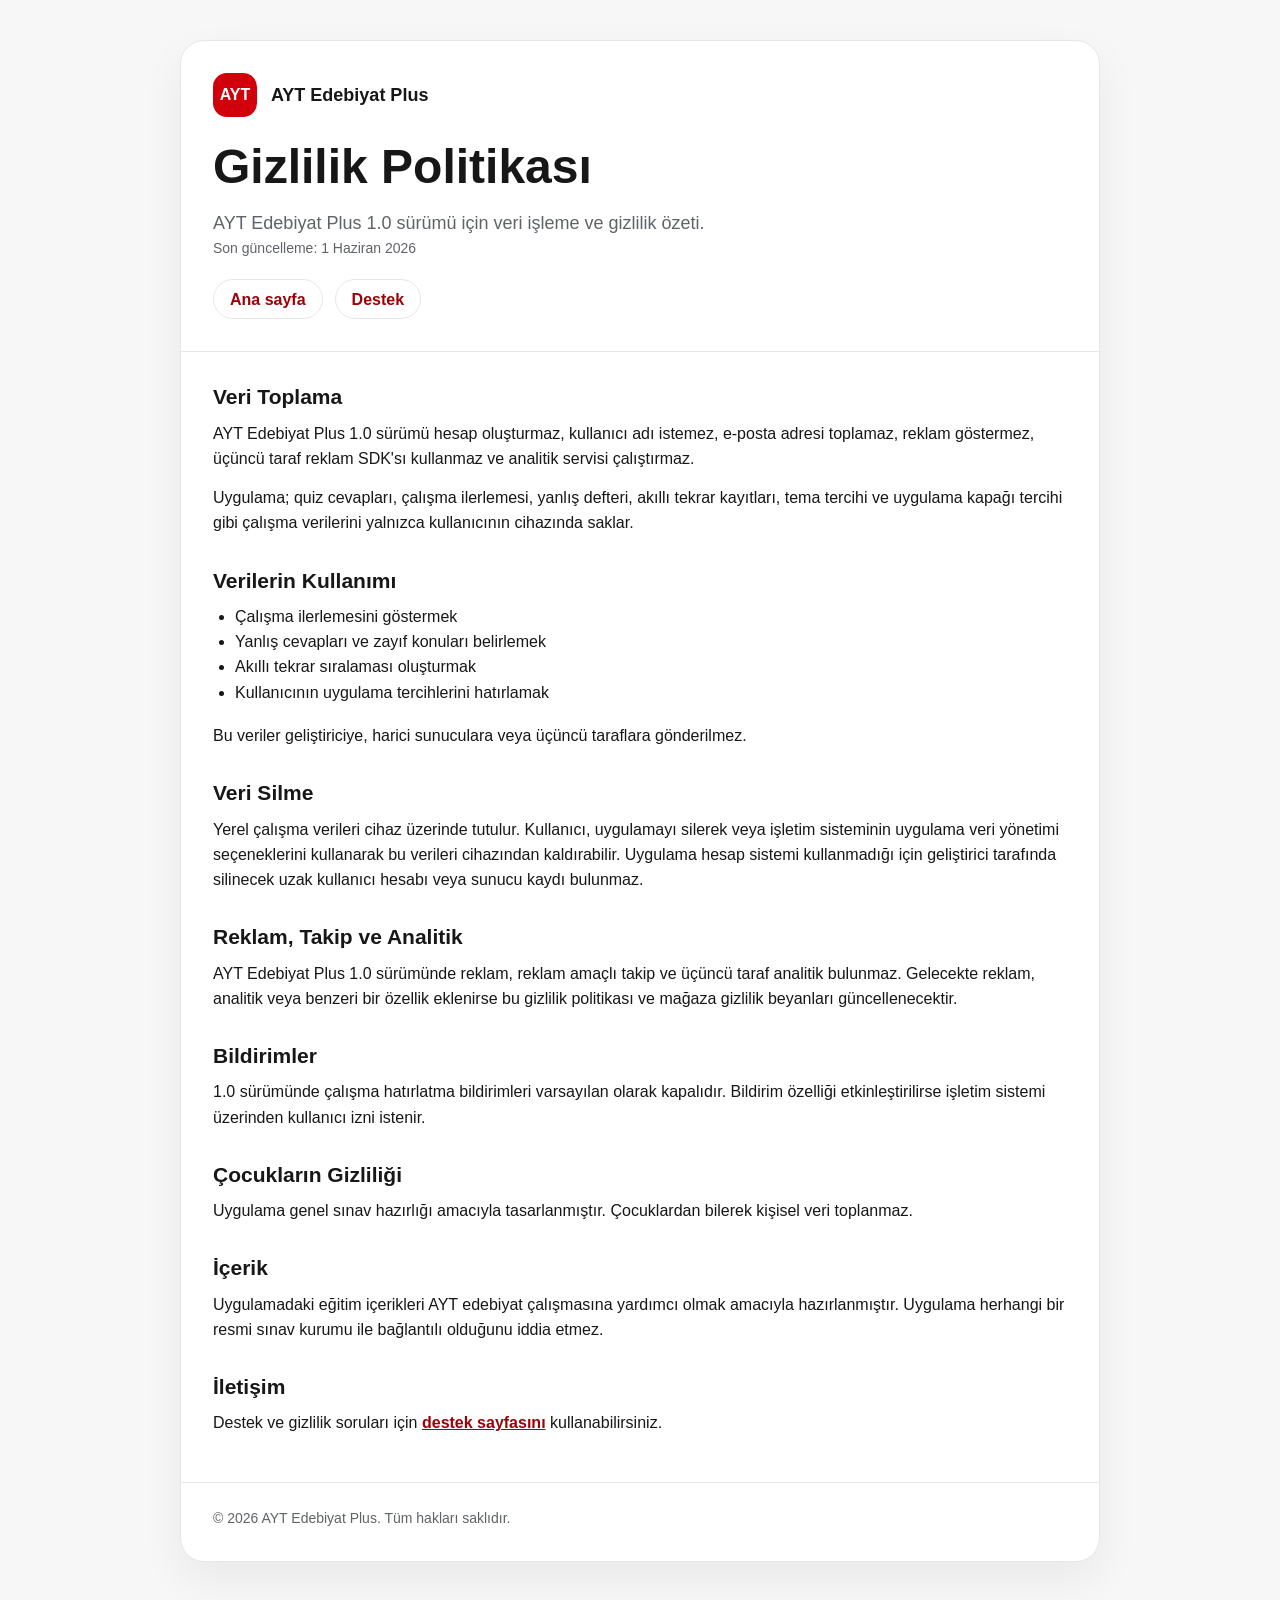
==== privacy.html @ 7cd48463 "Publish AYT Edebiyat Plus support site" ====
<!doctype html>
<html lang="tr">
  <head>
    <meta charset="utf-8" />
    <meta name="viewport" content="width=device-width, initial-scale=1" />
    <title>Gizlilik Politikası | AYT Edebiyat Plus</title>
    <link rel="stylesheet" href="styles.css" />
  </head>
  <body>
    <div class="page">
      <div class="shell">
        <header>
          <div class="brand">
            <div class="mark">AYT</div>
            <div class="brand-name">AYT Edebiyat Plus</div>
          </div>
          <h1>Gizlilik Politikası</h1>
          <p class="lead">
            AYT Edebiyat Plus 1.0 sürümü için veri işleme ve gizlilik özeti.
          </p>
          <p class="meta">Son güncelleme: 1 Haziran 2026</p>
          <nav>
            <a href="index.html">Ana sayfa</a>
            <a href="support.html">Destek</a>
          </nav>
        </header>
        <main>
          <h2>Veri Toplama</h2>
          <p>
            AYT Edebiyat Plus 1.0 sürümü hesap oluşturmaz, kullanıcı adı
            istemez, e-posta adresi toplamaz, reklam göstermez, üçüncü taraf
            reklam SDK'sı kullanmaz ve analitik servisi çalıştırmaz.
          </p>
          <p>
            Uygulama; quiz cevapları, çalışma ilerlemesi, yanlış defteri,
            akıllı tekrar kayıtları, tema tercihi ve uygulama kapağı tercihi
            gibi çalışma verilerini yalnızca kullanıcının cihazında saklar.
          </p>

          <h2>Verilerin Kullanımı</h2>
          <ul>
            <li>Çalışma ilerlemesini göstermek</li>
            <li>Yanlış cevapları ve zayıf konuları belirlemek</li>
            <li>Akıllı tekrar sıralaması oluşturmak</li>
            <li>Kullanıcının uygulama tercihlerini hatırlamak</li>
          </ul>
          <p>
            Bu veriler geliştiriciye, harici sunuculara veya üçüncü taraflara
            gönderilmez.
          </p>

          <h2>Veri Silme</h2>
          <p>
            Yerel çalışma verileri cihaz üzerinde tutulur. Kullanıcı,
            uygulamayı silerek veya işletim sisteminin uygulama veri yönetimi
            seçeneklerini kullanarak bu verileri cihazından kaldırabilir.
            Uygulama hesap sistemi kullanmadığı için geliştirici tarafında
            silinecek uzak kullanıcı hesabı veya sunucu kaydı bulunmaz.
          </p>

          <h2>Reklam, Takip ve Analitik</h2>
          <p>
            AYT Edebiyat Plus 1.0 sürümünde reklam, reklam amaçlı takip ve
            üçüncü taraf analitik bulunmaz. Gelecekte reklam, analitik veya
            benzeri bir özellik eklenirse bu gizlilik politikası ve mağaza
            gizlilik beyanları güncellenecektir.
          </p>

          <h2>Bildirimler</h2>
          <p>
            1.0 sürümünde çalışma hatırlatma bildirimleri varsayılan olarak
            kapalıdır. Bildirim özelliği etkinleştirilirse işletim sistemi
            üzerinden kullanıcı izni istenir.
          </p>

          <h2>Çocukların Gizliliği</h2>
          <p>
            Uygulama genel sınav hazırlığı amacıyla tasarlanmıştır. Çocuklardan
            bilerek kişisel veri toplanmaz.
          </p>

          <h2>İçerik</h2>
          <p>
            Uygulamadaki eğitim içerikleri AYT edebiyat çalışmasına yardımcı
            olmak amacıyla hazırlanmıştır. Uygulama herhangi bir resmi sınav
            kurumu ile bağlantılı olduğunu iddia etmez.
          </p>

          <h2>İletişim</h2>
          <p>
            Destek ve gizlilik soruları için
            <a href="support.html">destek sayfasını</a> kullanabilirsiniz.
          </p>
        </main>
        <footer>
          © 2026 AYT Edebiyat Plus. Tüm hakları saklıdır.
        </footer>
      </div>
    </div>
  </body>
</html>
---- styles.css ----
:root {
  color-scheme: light;
  --bg: #f7f7f8;
  --card: #ffffff;
  --ink: #171717;
  --muted: #5f6368;
  --line: #e7e7ea;
  --brand: #d2000a;
  --brand-dark: #9f0008;
}

* {
  box-sizing: border-box;
}

body {
  margin: 0;
  background: var(--bg);
  color: var(--ink);
  font-family: -apple-system, BlinkMacSystemFont, "Segoe UI", sans-serif;
  line-height: 1.58;
}

.page {
  width: min(920px, calc(100% - 32px));
  margin: 0 auto;
  padding: 40px 0 56px;
}

.shell {
  background: var(--card);
  border: 1px solid var(--line);
  border-radius: 24px;
  box-shadow: 0 18px 44px rgba(18, 18, 18, 0.06);
  overflow: hidden;
}

header {
  padding: 32px;
  border-bottom: 1px solid var(--line);
}

.brand {
  display: flex;
  align-items: center;
  gap: 14px;
  margin-bottom: 24px;
}

.mark {
  display: grid;
  width: 44px;
  height: 44px;
  place-items: center;
  border-radius: 14px;
  background: var(--brand);
  color: #fff;
  font-weight: 900;
  letter-spacing: 0;
}

.brand-name {
  font-size: 18px;
  font-weight: 800;
}

h1 {
  margin: 0;
  font-size: clamp(30px, 5vw, 48px);
  line-height: 1.08;
  letter-spacing: 0;
}

.lead {
  max-width: 720px;
  margin: 16px 0 0;
  color: var(--muted);
  font-size: 18px;
}

main {
  padding: 32px;
}

h2 {
  margin: 32px 0 10px;
  font-size: 21px;
  line-height: 1.25;
}

h2:first-child {
  margin-top: 0;
}

p,
li {
  font-size: 16px;
}

p {
  margin: 0 0 14px;
}

ul {
  margin: 0 0 18px;
  padding-left: 22px;
}

a {
  color: var(--brand-dark);
  font-weight: 700;
}

.meta {
  color: var(--muted);
  font-size: 14px;
}

.notice {
  margin: 24px 0;
  padding: 16px 18px;
  border: 1px solid rgba(210, 0, 10, 0.18);
  border-radius: 16px;
  background: rgba(210, 0, 10, 0.05);
}

footer {
  padding: 24px 32px 32px;
  border-top: 1px solid var(--line);
  color: var(--muted);
  font-size: 14px;
}

nav {
  display: flex;
  flex-wrap: wrap;
  gap: 12px;
  margin-top: 20px;
}

nav a {
  display: inline-flex;
  min-height: 40px;
  align-items: center;
  border: 1px solid var(--line);
  border-radius: 999px;
  padding: 0 16px;
  text-decoration: none;
}

@media (max-width: 640px) {
  .page {
    width: min(100% - 20px, 920px);
    padding: 20px 0 36px;
  }

  header,
  main,
  footer {
    padding-left: 20px;
    padding-right: 20px;
  }
}
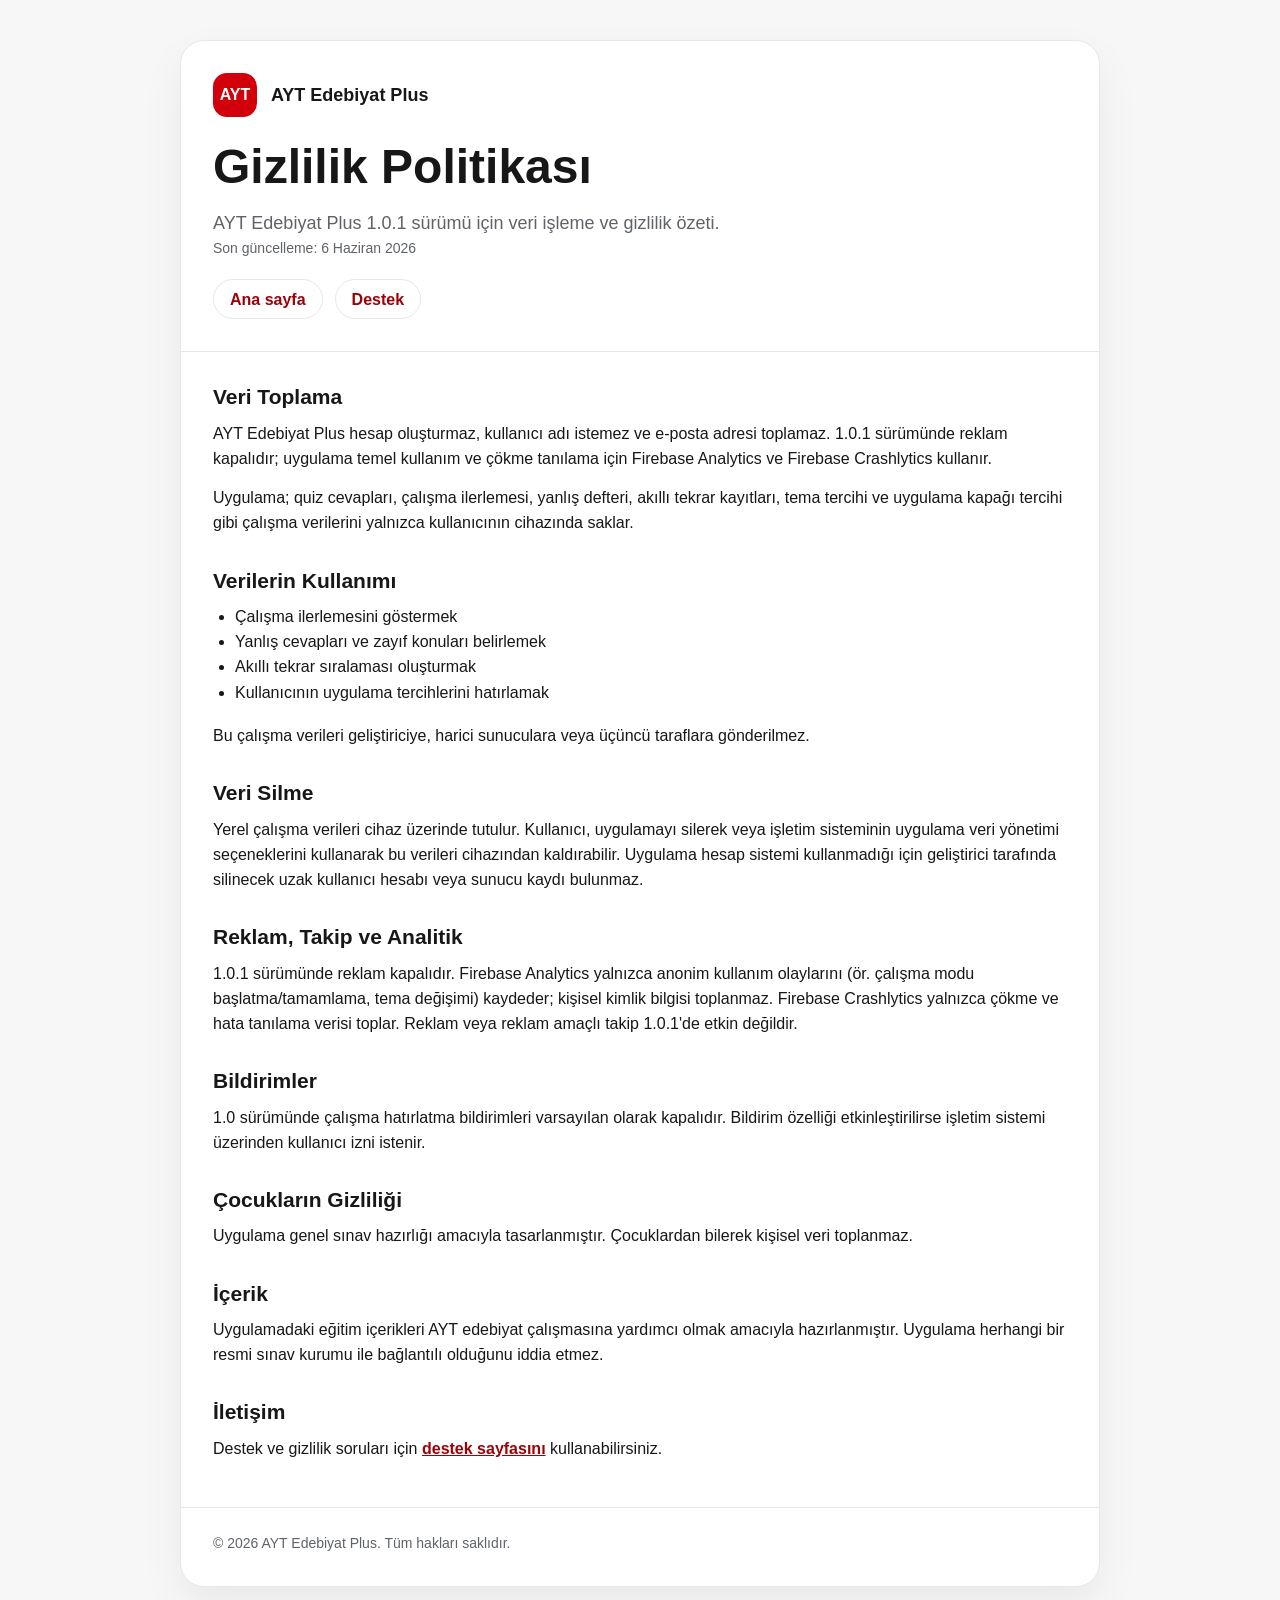
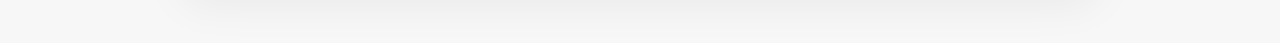
==== commit 4406f3a0: "Update privacy policy for 1.0.1 diagnostics" ====
--- a/privacy.html
+++ b/privacy.html
@@ -16,9 +16,9 @@
           </div>
           <h1>Gizlilik Politikası</h1>
           <p class="lead">
-            AYT Edebiyat Plus 1.0 sürümü için veri işleme ve gizlilik özeti.
+            AYT Edebiyat Plus 1.0.1 sürümü için veri işleme ve gizlilik özeti.
           </p>
-          <p class="meta">Son güncelleme: 1 Haziran 2026</p>
+          <p class="meta">Son güncelleme: 6 Haziran 2026</p>
           <nav>
             <a href="index.html">Ana sayfa</a>
             <a href="support.html">Destek</a>
@@ -27,9 +27,10 @@
         <main>
           <h2>Veri Toplama</h2>
           <p>
-            AYT Edebiyat Plus 1.0 sürümü hesap oluşturmaz, kullanıcı adı
-            istemez, e-posta adresi toplamaz, reklam göstermez, üçüncü taraf
-            reklam SDK'sı kullanmaz ve analitik servisi çalıştırmaz.
+            AYT Edebiyat Plus hesap oluşturmaz, kullanıcı adı istemez ve
+            e-posta adresi toplamaz. 1.0.1 sürümünde reklam kapalıdır; uygulama
+            temel kullanım ve çökme tanılama için Firebase Analytics ve
+            Firebase Crashlytics kullanır.
           </p>
           <p>
             Uygulama; quiz cevapları, çalışma ilerlemesi, yanlış defteri,
@@ -45,8 +46,8 @@
             <li>Kullanıcının uygulama tercihlerini hatırlamak</li>
           </ul>
           <p>
-            Bu veriler geliştiriciye, harici sunuculara veya üçüncü taraflara
-            gönderilmez.
+            Bu çalışma verileri geliştiriciye, harici sunuculara veya üçüncü
+            taraflara gönderilmez.
           </p>
 
           <h2>Veri Silme</h2>
@@ -60,10 +61,11 @@
 
           <h2>Reklam, Takip ve Analitik</h2>
           <p>
-            AYT Edebiyat Plus 1.0 sürümünde reklam, reklam amaçlı takip ve
-            üçüncü taraf analitik bulunmaz. Gelecekte reklam, analitik veya
-            benzeri bir özellik eklenirse bu gizlilik politikası ve mağaza
-            gizlilik beyanları güncellenecektir.
+            1.0.1 sürümünde reklam kapalıdır. Firebase Analytics yalnızca
+            anonim kullanım olaylarını (ör. çalışma modu başlatma/tamamlama,
+            tema değişimi) kaydeder; kişisel kimlik bilgisi toplanmaz.
+            Firebase Crashlytics yalnızca çökme ve hata tanılama verisi
+            toplar. Reklam veya reklam amaçlı takip 1.0.1'de etkin değildir.
           </p>
 
           <h2>Bildirimler</h2>
